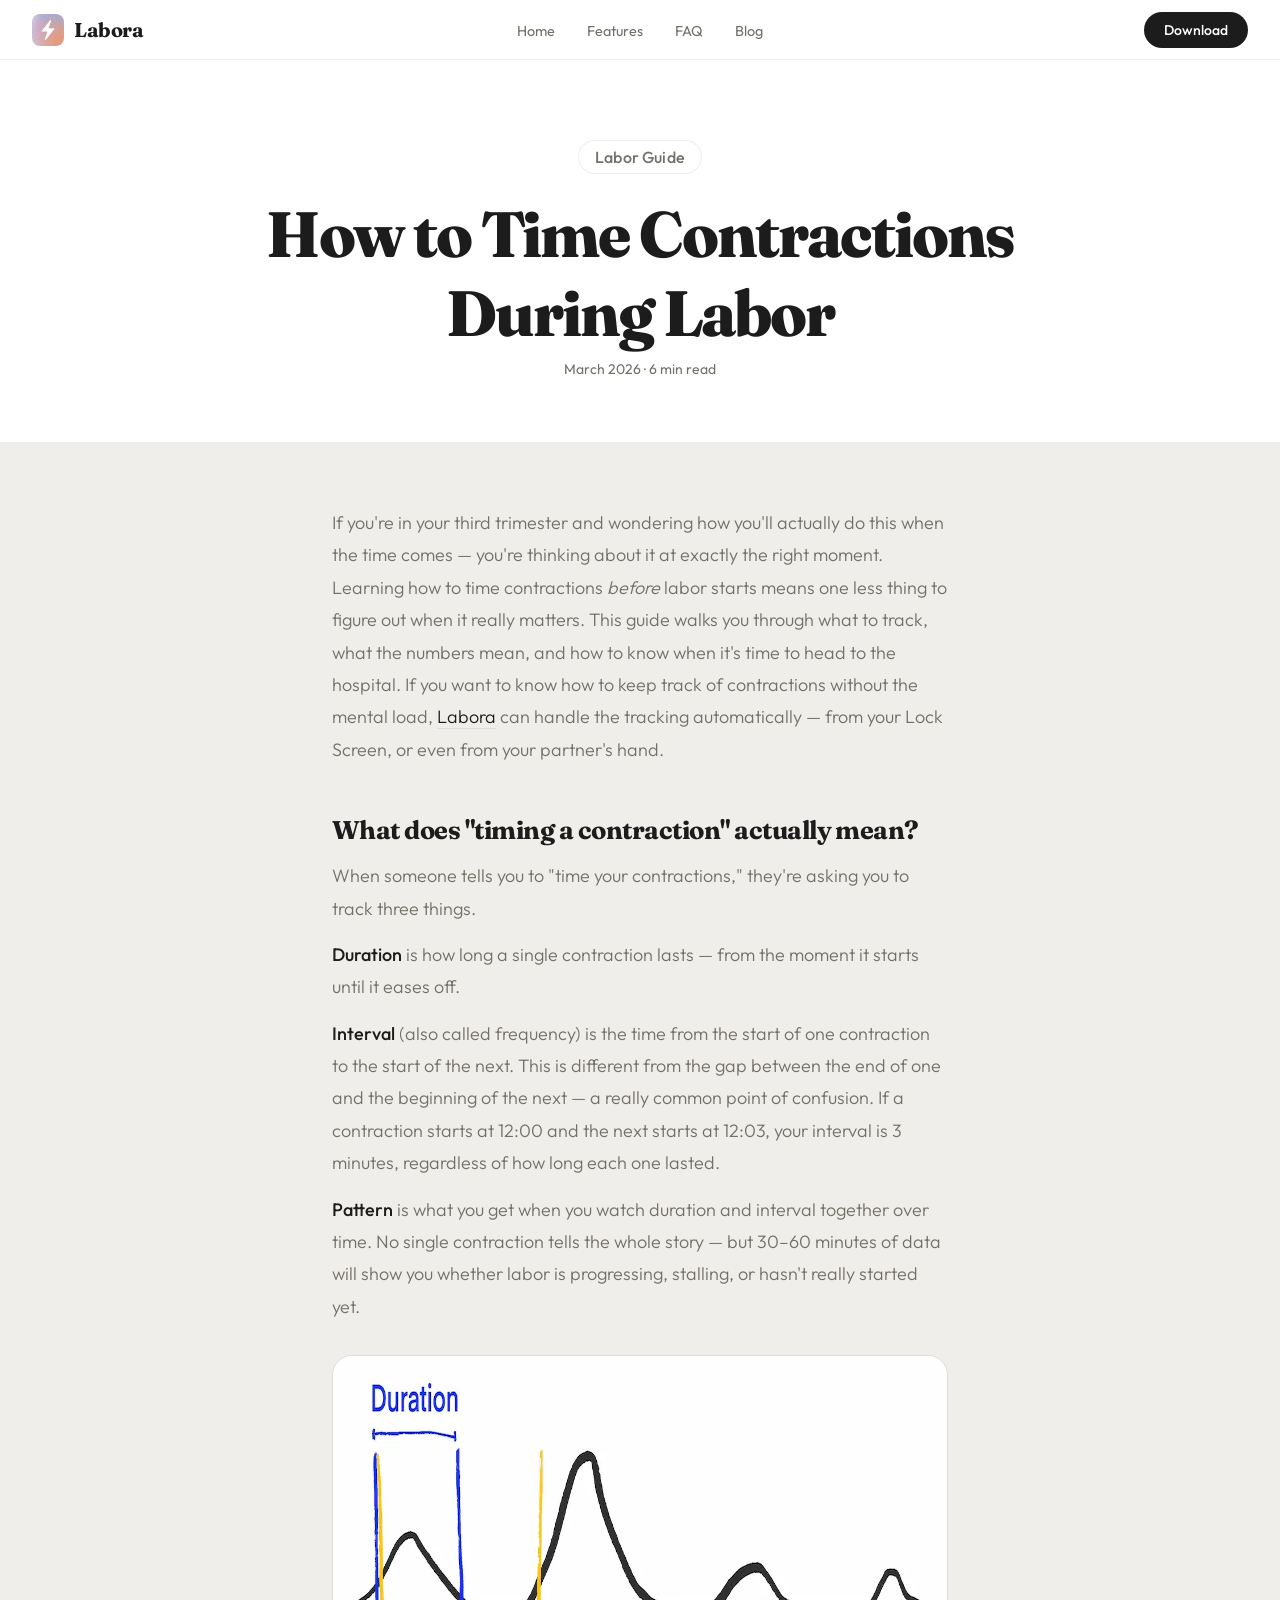
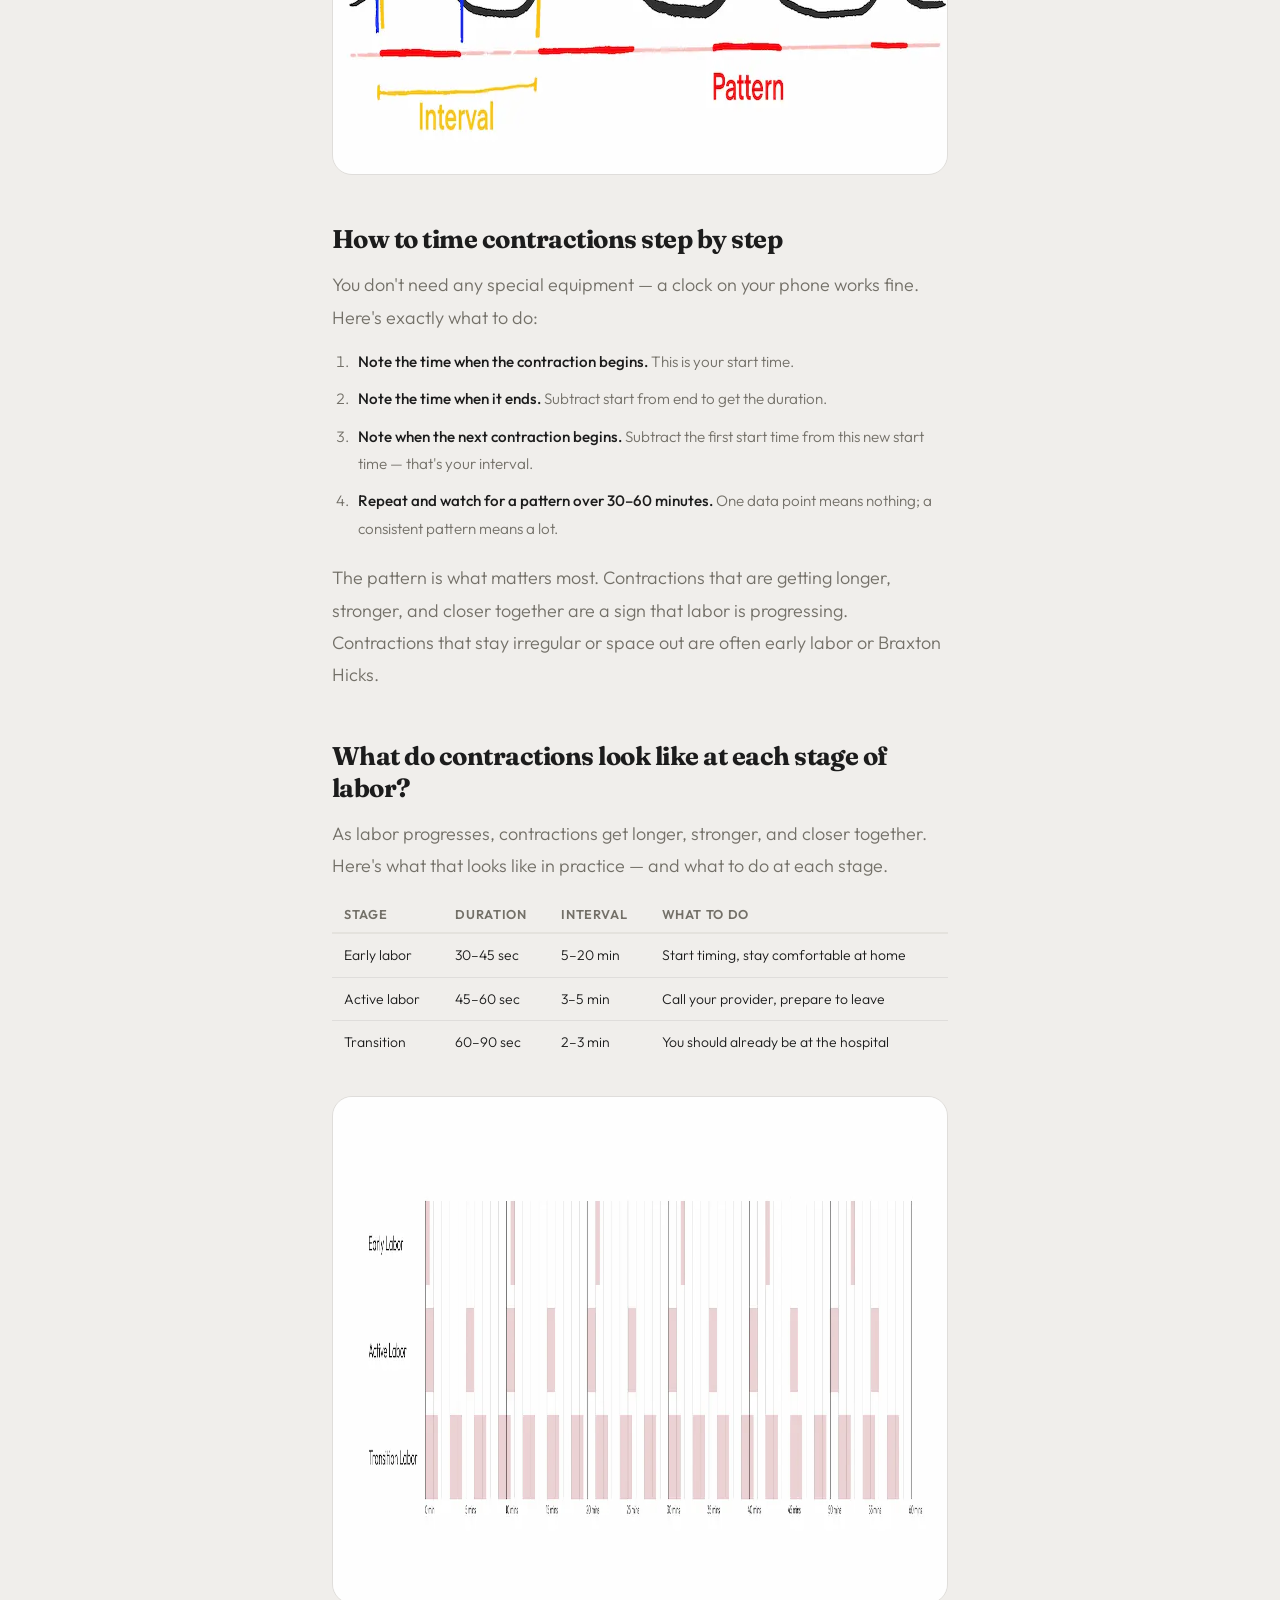
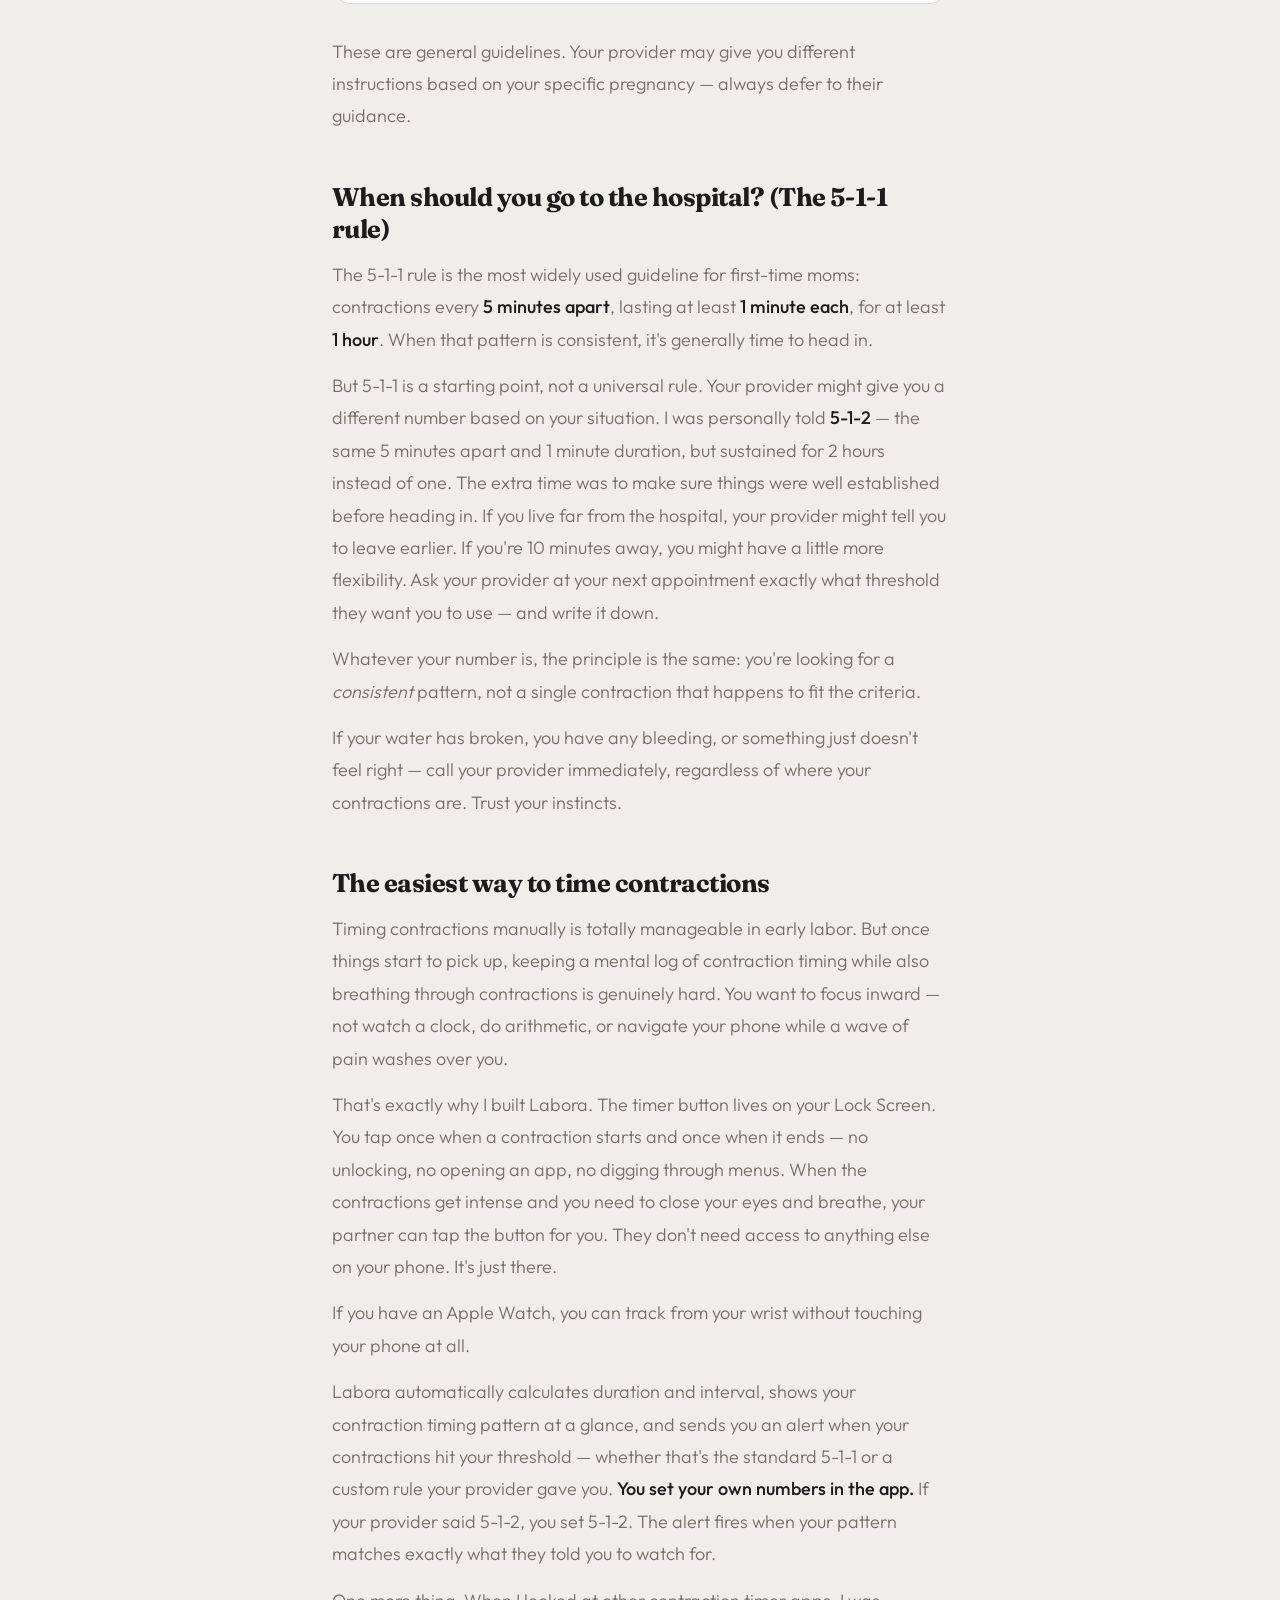
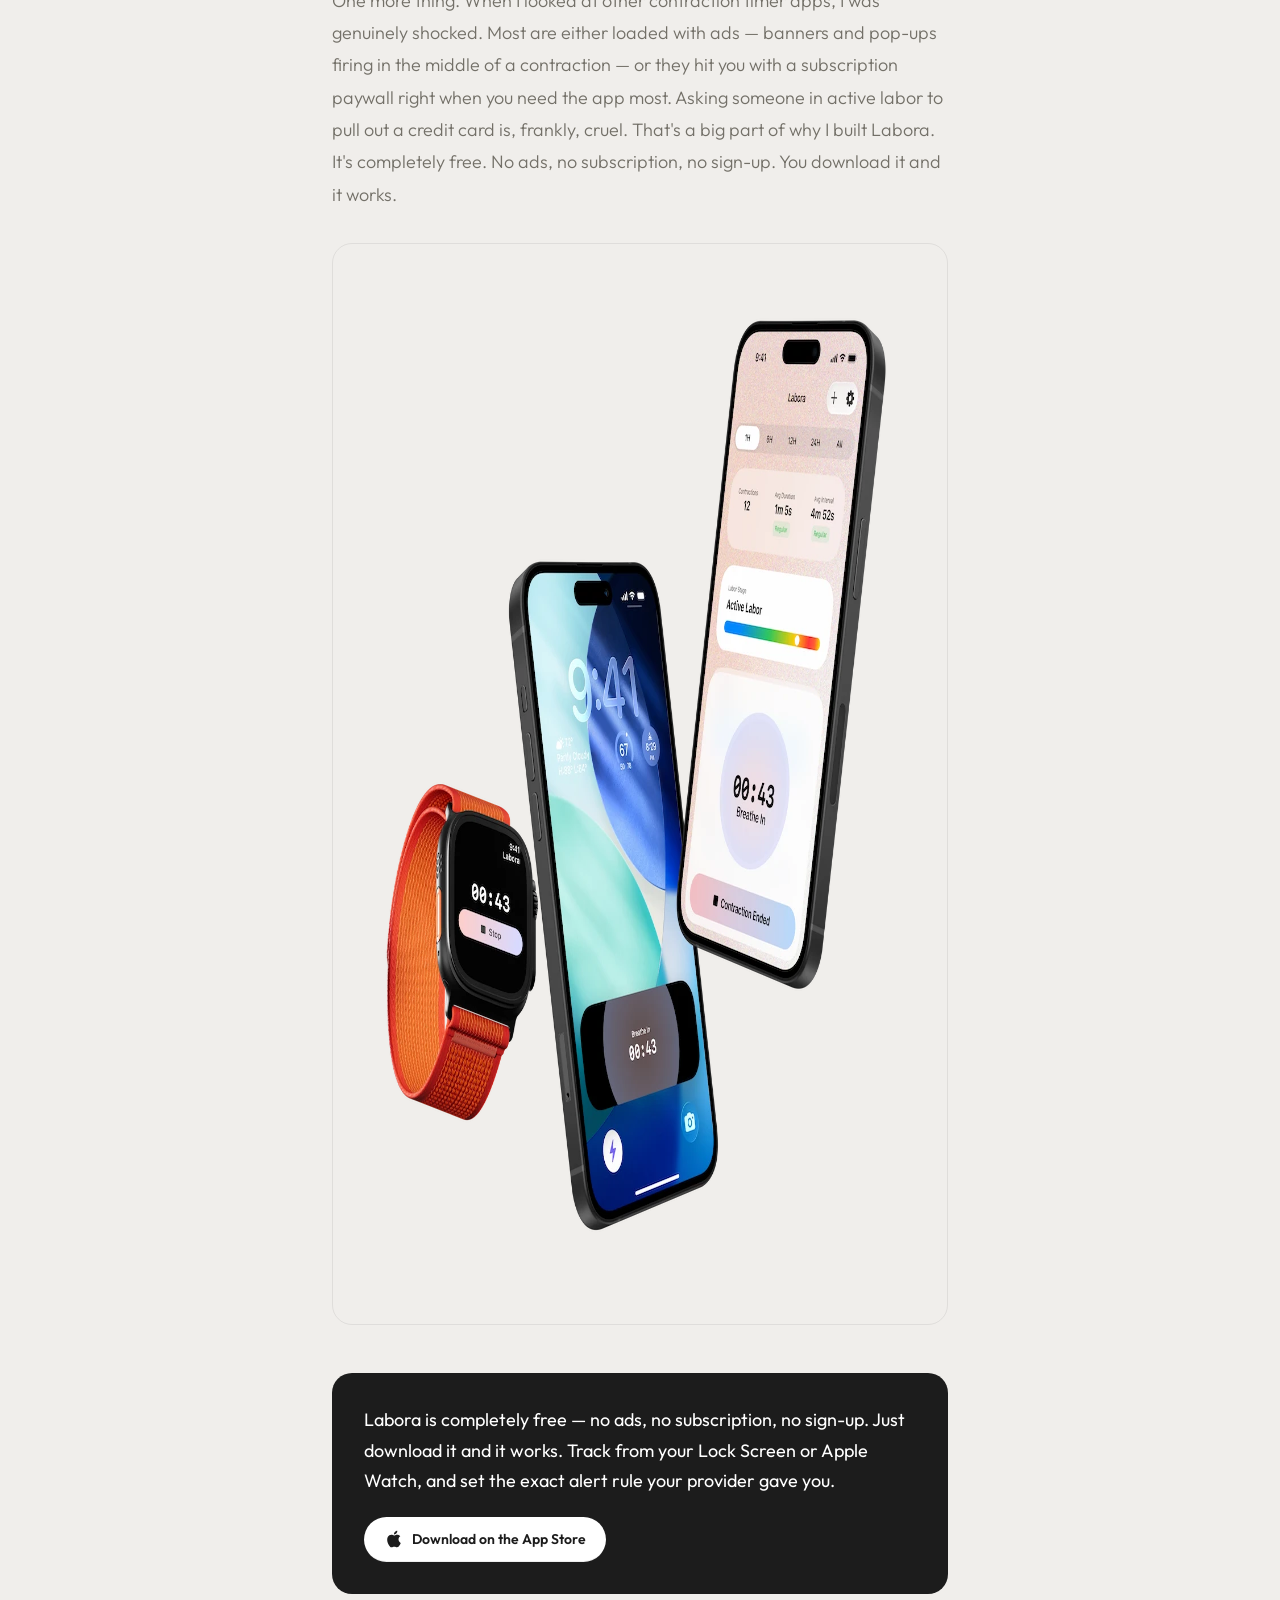
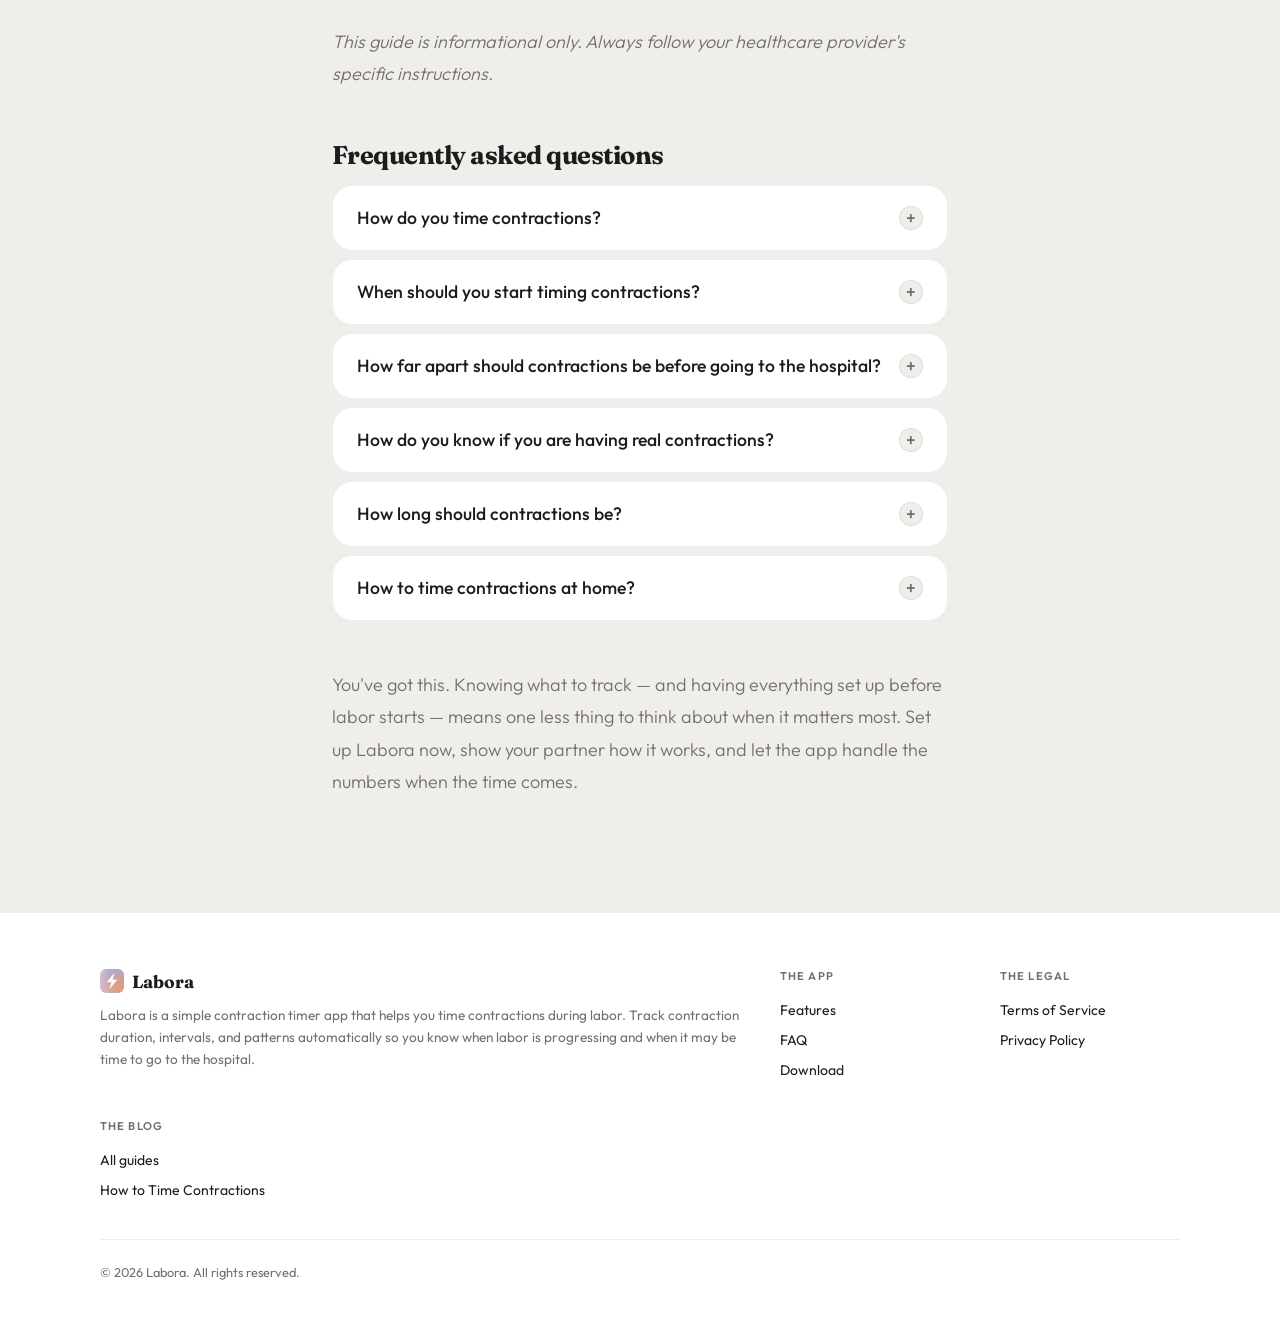
==== blog/how-to-time-contractions/index.html @ 5dba3cf8 "Add blog article, hub page, and site-wide improvements - Add /blog/how-to-time-contractions article " ====
<!DOCTYPE html>
<html lang="en">
<head>
  <meta charset="UTF-8" />
  <meta name="viewport" content="width=device-width, initial-scale=1.0" />
  <title>How to Time Contractions: A Step-by-Step Guide | Labora</title>
  <meta name="description" content="Learn how to time contractions during labor — what to record, what the numbers mean, and when to go to the hospital. Use Labora to track automatically." />

  <!-- Canonical -->
  <link rel="canonical" href="https://getlabora.app/blog/how-to-time-contractions" />

  <!-- Open Graph -->
  <meta property="og:type" content="article" />
  <meta property="og:site_name" content="Labora" />
  <meta property="og:title" content="How to Time Contractions: A Step-by-Step Guide | Labora" />
  <meta property="og:description" content="Learn how to time contractions during labor — what to record, what the numbers mean, and when to go to the hospital. Use Labora to track automatically." />
  <meta property="og:url" content="https://getlabora.app/blog/how-to-time-contractions" />
  <meta property="og:image" content="https://getlabora.app/assets/og-image.webp" />
  <meta property="og:image:width" content="1200" />
  <meta property="og:image:height" content="630" />
  <meta property="og:image:alt" content="Labora contraction timer app showing contraction timing on iPhone Lock Screen" />
  <meta property="og:locale" content="en_US" />
  <meta property="article:published_time" content="2026-03-19" />
  <meta property="article:author" content="Panittha Suwannajang" />

  <!-- Twitter Card -->
  <meta name="twitter:card" content="summary_large_image" />
  <meta name="twitter:title" content="How to Time Contractions: A Step-by-Step Guide | Labora" />
  <meta name="twitter:description" content="Learn how to time contractions during labor — what to record, what the numbers mean, and when to go to the hospital. Use Labora to track automatically." />
  <meta name="twitter:image" content="https://getlabora.app/assets/og-image.webp" />

  <!-- App -->
  <meta name="apple-itunes-app" content="app-id=6749383000" />
  <meta name="author" content="Panittha Suwannajang" />

  <!-- Theme -->
  <meta name="theme-color" content="#F0EEEB" />

  <link rel="icon" type="image/x-icon" href="../../assets/favicon/favicon.ico" />
  <link rel="icon" type="image/webp" sizes="32x32" href="../../assets/favicon/favicon-32x32.webp" />
  <link rel="icon" type="image/webp" sizes="16x16" href="../../assets/favicon/favicon-16x16.webp" />
  <link rel="apple-touch-icon" href="../../assets/favicon/apple-touch-icon.webp" />
  <link rel="icon" type="image/webp" sizes="192x192" href="../../assets/favicon/android-chrome-192x192.webp" />
  <link rel="icon" type="image/webp" sizes="512x512" href="../../assets/favicon/android-chrome-512x512.webp" />
  <link rel="preconnect" href="https://fonts.googleapis.com" />
  <link rel="preconnect" href="https://fonts.gstatic.com" crossorigin />
  <link rel="stylesheet" href="https://fonts.googleapis.com/css2?family=Fraunces:ital,opsz,wght@0,9..144,300..900;1,9..144,300..900&family=Outfit:wght@300;400;500;600&display=swap" />
  <link rel="stylesheet" href="../../styles.css" />

  <!-- Google tag (gtag.js) -->
  <script async src="https://www.googletagmanager.com/gtag/js?id=G-EDX6JZ0TX5"></script>
  <script>
    window.dataLayer = window.dataLayer || [];
    function gtag(){dataLayer.push(arguments);}
    gtag('js', new Date());
    gtag('config', 'G-EDX6JZ0TX5');
  </script>

  <!-- Structured Data: Article -->
  <script type="application/ld+json">
  {
    "@context": "https://schema.org",
    "@type": "Article",
    "headline": "How to Time Contractions During Labor",
    "description": "Learn how to time contractions during labor — what to record, what the numbers mean, and when to go to the hospital.",
    "author": {
      "@type": "Person",
      "name": "Panittha Suwannajang"
    },
    "publisher": {
      "@type": "Organization",
      "name": "Labora",
      "url": "https://getlabora.app"
    },
    "datePublished": "2026-03-19",
    "url": "https://getlabora.app/blog/how-to-time-contractions",
    "image": "https://getlabora.app/assets/og-image.webp",
    "mainEntityOfPage": {
      "@type": "WebPage",
      "@id": "https://getlabora.app/blog/how-to-time-contractions"
    }
  }
  </script>

  <!-- Structured Data: HowTo -->
  <script type="application/ld+json">
  {
    "@context": "https://schema.org",
    "@type": "HowTo",
    "name": "How to Time Contractions",
    "description": "Step-by-step guide on timing contractions during labor, including what to record and what the numbers mean.",
    "step": [
      {
        "@type": "HowToStep",
        "position": 1,
        "name": "Note the start time",
        "text": "Note the exact time when the contraction begins."
      },
      {
        "@type": "HowToStep",
        "position": 2,
        "name": "Note the end time",
        "text": "Note the time when the contraction ends — the difference is the duration."
      },
      {
        "@type": "HowToStep",
        "position": 3,
        "name": "Note the next start time",
        "text": "Note when the next contraction begins — the gap from the first start time is the interval."
      },
      {
        "@type": "HowToStep",
        "position": 4,
        "name": "Repeat and track the pattern",
        "text": "Repeat for 30–60 minutes and watch for a consistent pattern in duration and interval."
      }
    ]
  }
  </script>

  <!-- Structured Data: FAQ -->
  <script type="application/ld+json">
  {
    "@context": "https://schema.org",
    "@type": "FAQPage",
    "mainEntity": [
      {
        "@type": "Question",
        "name": "How do you time contractions?",
        "acceptedAnswer": {
          "@type": "Answer",
          "text": "Start a timer when a contraction begins and stop it when it ends — that's the duration. Then note the time the next contraction starts. The gap from one start to the next is the interval. Repeat for at least 30–60 minutes to identify a pattern."
        }
      },
      {
        "@type": "Question",
        "name": "When should you start timing contractions?",
        "acceptedAnswer": {
          "@type": "Answer",
          "text": "Start timing when contractions become regular enough to notice a pattern — usually every 15–20 minutes or less. You don't need to wait until they're painful. Starting earlier gives you and your provider more data about how labor is progressing."
        }
      },
      {
        "@type": "Question",
        "name": "How far apart should contractions be before going to the hospital?",
        "acceptedAnswer": {
          "@type": "Answer",
          "text": "The standard guideline is the 5-1-1 rule — contractions 5 minutes apart, lasting 1 minute each, for 1 hour. But your provider may give you a different threshold based on your situation, your distance from the hospital, or your birth plan. Always use the number your provider gave you."
        }
      },
      {
        "@type": "Question",
        "name": "How do you know if you are having real contractions?",
        "acceptedAnswer": {
          "@type": "Answer",
          "text": "Real (true) labor contractions come at regular intervals that get closer together over time, last 30–90 seconds, and don't go away when you move or change position. Braxton Hicks contractions are irregular, usually painless, and often stop with movement or hydration."
        }
      },
      {
        "@type": "Question",
        "name": "How long should contractions be?",
        "acceptedAnswer": {
          "@type": "Answer",
          "text": "Early labor contractions typically last 30–45 seconds. As active labor begins, they lengthen to 45–60 seconds. During transition — the most intense phase — contractions can last 60–90 seconds. If a single contraction lasts longer than 90 seconds, contact your provider."
        }
      },
      {
        "@type": "Question",
        "name": "How to time contractions at home?",
        "acceptedAnswer": {
          "@type": "Answer",
          "text": "Use a stopwatch, your phone's clock, or a dedicated contraction timer app. Note when each contraction starts and ends, then note when the next one begins. A contraction timer app like Labora automates the math from your Lock Screen — your partner can even tap the button for you when contractions get intense."
        }
      }
    ]
  }
  </script>
</head>
<body>

  <!-- ---- Nav ---- -->
  <nav class="nav">
    <a href="../../index.html" class="nav-logo">
      <img src="../../assets/logo.webp" alt="Labora logo" class="nav-logo-image" width="32" height="32" />
      Labora
    </a>
    <ul class="nav-links">
      <li><a href="../../index.html">Home</a></li>
      <li><a href="../../index.html#features">Features</a></li>
      <li><a href="../../index.html#faq">FAQ</a></li>
      <li><a href="../../blog/">Blog</a></li>
    </ul>
    <a href="https://apps.apple.com/app/id6749383000?ct=LP" class="nav-cta" onclick="gtag('event', 'click_app_store', { location: 'nav' })">Download</a>
  </nav>

  <!-- ---- Article Hero ---- -->
  <div class="inner-hero">
    <span class="badge" style="margin-bottom: 20px; display: inline-flex;">Labor Guide</span>
    <h1 class="inner-hero-title">How to Time Contractions<br>During Labor</h1>
    <p class="inner-hero-date">March 2026 · 6 min read</p>
  </div>

  <!-- ---- Article Content ---- -->
  <article class="inner-content">

    <p>If you're in your third trimester and wondering how you'll actually do this when the time comes — you're thinking about it at exactly the right moment. Learning how to time contractions <em>before</em> labor starts means one less thing to figure out when it really matters. This guide walks you through what to track, what the numbers mean, and how to know when it's time to head to the hospital. If you want to know how to keep track of contractions without the mental load, <a href="../../index.html#download">Labora</a> can handle the tracking automatically — from your Lock Screen, or even from your partner's hand.</p>

    <h2>What does "timing a contraction" actually mean?</h2>

    <p>When someone tells you to "time your contractions," they're asking you to track three things. </p>
    <p><strong>Duration</strong> is how long a single contraction lasts — from the moment it starts until it eases off. </p>
    <p><strong>Interval</strong> (also called frequency) is the time from the start of one contraction to the start of the next. This is different from the gap between the end of one and the beginning of the next — a really common point of confusion. If a contraction starts at 12:00 and the next starts at 12:03, your interval is 3 minutes, regardless of how long each one lasted.</p>
    <p><strong>Pattern</strong> is what you get when you watch duration and interval together over time. No single contraction tells the whole story — but 30–60 minutes of data will show you whether labor is progressing, stalling, or hasn't really started yet.</p>

    <figure class="blog-screenshot">
      <img src="../../assets/how-to-time-contractions.webp" alt="Diagram showing how to measure contraction duration and interval" width="1080" height="418" />
    </figure>

    <h2>How to time contractions step by step</h2>

    <p>You don't need any special equipment — a clock on your phone works fine. Here's exactly what to do:</p>

    <ol class="inner-content-ol">
      <li><strong>Note the time when the contraction begins.</strong> This is your start time.</li>
      <li><strong>Note the time when it ends.</strong> Subtract start from end to get the duration.</li>
      <li><strong>Note when the next contraction begins.</strong> Subtract the first start time from this new start time — that's your interval.</li>
      <li><strong>Repeat and watch for a pattern over 30–60 minutes.</strong> One data point means nothing; a consistent pattern means a lot.</li>
    </ol>

    <p>The pattern is what matters most. Contractions that are getting longer, stronger, and closer together are a sign that labor is progressing. Contractions that stay irregular or space out are often early labor or Braxton Hicks.</p>

    <h2>What do contractions look like at each stage of labor?</h2>

    <p>As labor progresses, contractions get longer, stronger, and closer together. Here's what that looks like in practice — and what to do at each stage.</p>

    <table class="inner-content-table">
      <thead>
        <tr>
          <th>Stage</th>
          <th>Duration</th>
          <th>Interval</th>
          <th>What to do</th>
        </tr>
      </thead>
      <tbody>
        <tr>
          <td>Early labor</td>
          <td>30–45 sec</td>
          <td>5–20 min</td>
          <td>Start timing, stay comfortable at home</td>
        </tr>
        <tr>
          <td>Active labor</td>
          <td>45–60 sec</td>
          <td>3–5 min</td>
          <td>Call your provider, prepare to leave</td>
        </tr>
        <tr>
          <td>Transition</td>
          <td>60–90 sec</td>
          <td>2–3 min</td>
          <td>You should already be at the hospital</td>
        </tr>
      </tbody>
    </table>

    <figure class="blog-screenshot">
      <img src="../../assets/contraction-patterns.webp" alt="Chart showing contraction duration and interval at each stage of labor" width="1920" height="506" />
    </figure>

    <p>These are general guidelines. Your provider may give you different instructions based on your specific pregnancy — always defer to their guidance.</p>

    <h2>When should you go to the hospital? (The 5-1-1 rule)</h2>

    <p>The 5-1-1 rule is the most widely used guideline for first-time moms: contractions every <strong>5 minutes apart</strong>, lasting at least <strong>1 minute each</strong>, for at least <strong>1 hour</strong>. When that pattern is consistent, it's generally time to head in.</p>

    <p>But 5-1-1 is a starting point, not a universal rule. Your provider might give you a different number based on your situation. I was personally told <strong>5-1-2</strong> — the same 5 minutes apart and 1 minute duration, but sustained for 2 hours instead of one. The extra time was to make sure things were well established before heading in. If you live far from the hospital, your provider might tell you to leave earlier. If you're 10 minutes away, you might have a little more flexibility. Ask your provider at your next appointment exactly what threshold they want you to use — and write it down.</p>

    <p>Whatever your number is, the principle is the same: you're looking for a <em>consistent</em> pattern, not a single contraction that happens to fit the criteria.</p>

    <p>If your water has broken, you have any bleeding, or something just doesn't feel right — call your provider immediately, regardless of where your contractions are. Trust your instincts.</p>

    <!-- <p>For a full breakdown of the 5-1-1 rule, when it applies, and when to override it, read our dedicated guide: <a href="../../blog/511-rule">The 5-1-1 Rule: When to Go to the Hospital →</a></p> -->

    <h2>The easiest way to time contractions</h2>

    <p>Timing contractions manually is totally manageable in early labor. But once things start to pick up, keeping a mental log of contraction timing while also breathing through contractions is genuinely hard. You want to focus inward — not watch a clock, do arithmetic, or navigate your phone while a wave of pain washes over you.</p>

    <p>That's exactly why I built Labora. The timer button lives on your Lock Screen. You tap once when a contraction starts and once when it ends — no unlocking, no opening an app, no digging through menus. When the contractions get intense and you need to close your eyes and breathe, your partner can tap the button for you. They don't need access to anything else on your phone. It's just there.</p>

    <p>If you have an Apple Watch, you can track from your wrist without touching your phone at all.</p>

    <p>Labora automatically calculates duration and interval, shows your contraction timing pattern at a glance, and sends you an alert when your contractions hit your threshold — whether that's the standard 5-1-1 or a custom rule your provider gave you. <strong>You set your own numbers in the app.</strong> If your provider said 5-1-2, you set 5-1-2. The alert fires when your pattern matches exactly what they told you to watch for.</p>

    <p>One more thing. When I looked at other contraction timer apps, I was genuinely shocked. Most are either loaded with ads — banners and pop-ups firing in the middle of a contraction — or they hit you with a subscription paywall right when you need the app most. Asking someone in active labor to pull out a credit card is, frankly, cruel. That's a big part of why I built Labora. It's completely free. No ads, no subscription, no sign-up. You download it and it works.</p>

    <!-- App screenshot placeholder -->
    <figure class="blog-screenshot">
      <img src="../../assets/Labora_hero.webp" alt="Labora contraction timer app showing duration, interval, and pattern on iPhone Lock Screen" width="1080" height="1080" />
    </figure>

    <!-- CTA -->
    <div class="blog-cta">
      <p class="blog-cta-text">Labora is completely free — no ads, no subscription, no sign-up. Just download it and it works. Track from your Lock Screen or Apple Watch, and set the exact alert rule your provider gave you.</p>
      <a href="https://apps.apple.com/app/id6749383000" class="blog-cta-btn" target="_blank" rel="noopener">
        <svg width="20" height="20" viewBox="0 0 24 24" fill="currentColor" aria-hidden="true"><path d="M18.71 19.5c-.83 1.24-1.71 2.45-3.05 2.47-1.34.03-1.77-.79-3.29-.79-1.53 0-2 .77-3.27.82-1.31.05-2.3-1.32-3.14-2.53C4.25 17 2.94 12.45 4.7 9.39c.87-1.52 2.43-2.48 4.12-2.51 1.28-.02 2.5.87 3.29.87.78 0 2.26-1.07 3.8-.91.65.03 2.47.26 3.64 1.98-.09.06-2.17 1.28-2.15 3.81.03 3.02 2.65 4.03 2.68 4.04-.03.07-.42 1.44-1.38 2.83M13 3.5c.73-.83 1.94-1.46 2.94-1.5.13 1.17-.34 2.35-1.04 3.19-.69.85-1.83 1.51-2.95 1.42-.15-1.15.41-2.35 1.05-3.11z"/></svg>
        Download on the App Store
      </a>
    </div>

    <p><em>This guide is informational only. Always follow your healthcare provider's specific instructions.</em></p>

    <!-- ---- FAQ ---- -->
    <h2>Frequently asked questions</h2>

    <div class="faq-list">

      <div class="faq-item">
        <button class="faq-question" onclick="toggleFaq(this)" aria-expanded="false">
          How do you time contractions?
          <span class="faq-icon" aria-hidden="true">+</span>
        </button>
        <div class="faq-answer">
          Start a timer when a contraction begins and stop it when it ends — that's the duration. Then note the time the next contraction starts. The gap from one start to the next is the interval. Repeat for at least 30–60 minutes to identify a pattern.
        </div>
      </div>

      <div class="faq-item">
        <button class="faq-question" onclick="toggleFaq(this)" aria-expanded="false">
          When should you start timing contractions?
          <span class="faq-icon" aria-hidden="true">+</span>
        </button>
        <div class="faq-answer">
          Start timing when contractions become regular enough to notice a pattern — usually every 15–20 minutes or less. You don't need to wait until they're painful. Starting earlier gives you and your provider more data about how labor is progressing.
        </div>
      </div>

      <div class="faq-item">
        <button class="faq-question" onclick="toggleFaq(this)" aria-expanded="false">
          How far apart should contractions be before going to the hospital?
          <span class="faq-icon" aria-hidden="true">+</span>
        </button>
        <div class="faq-answer">
          The standard guideline is the 5-1-1 rule — contractions 5 minutes apart, lasting 1 minute each, for 1 hour. But your provider may give you a different threshold based on your situation, your distance from the hospital, or your birth plan. Always use the number your provider gave you.
        </div>
      </div>

      <div class="faq-item">
        <button class="faq-question" onclick="toggleFaq(this)" aria-expanded="false">
          How do you know if you are having real contractions?
          <span class="faq-icon" aria-hidden="true">+</span>
        </button>
        <div class="faq-answer">
          True labor contractions come at regular intervals that grow closer together over time, last 30–90 seconds, and don't go away when you move or change position. Braxton Hicks contractions are irregular, usually painless, and often stop with movement or hydration.
        </div>
      </div>

      <div class="faq-item">
        <button class="faq-question" onclick="toggleFaq(this)" aria-expanded="false">
          How long should contractions be?
          <span class="faq-icon" aria-hidden="true">+</span>
        </button>
        <div class="faq-answer">
          Early labor contractions typically last 30–45 seconds. Active labor contractions lengthen to 45–60 seconds. During transition — the most intense phase — contractions can last 60–90 seconds. If a single contraction lasts longer than 90 seconds, call your provider.
        </div>
      </div>

      <div class="faq-item">
        <button class="faq-question" onclick="toggleFaq(this)" aria-expanded="false">
          How to time contractions at home?
          <span class="faq-icon" aria-hidden="true">+</span>
        </button>
        <div class="faq-answer">
          Use a stopwatch, your phone's clock, or a dedicated contraction timer app. Note when each contraction starts and ends, then note when the next one begins. A contraction timer app like Labora automates the math from your Lock Screen — your partner can even tap the button for you.
        </div>
      </div>

    </div>

    <p style="margin-top: 48px;">You've got this. Knowing what to track — and having everything set up before labor starts — means one less thing to think about when it matters most. Set up Labora now, show your partner how it works, and let the app handle the numbers when the time comes.</p>

  </article>

  <!-- ---- Footer ---- -->
  <footer class="footer" aria-label="Site footer">
    <div class="footer-inner">
      <div>
        <div class="footer-brand">
          <img src="../../assets/logo.webp" alt="Labora logo" class="footer-logo-image" width="32" height="32" loading="lazy" />
          Labora
        </div>
        <p class="footer-brand-desc">Labora is a simple contraction timer app that helps you time contractions during labor. Track contraction duration, intervals, and patterns automatically so you know when labor is progressing and when it may be time to go to the hospital.</p>
      </div>
      <div>
        <div class="footer-col-label">The App</div>
        <ul class="footer-links">
          <li><a href="../../index.html#features">Features</a></li>
          <li><a href="../../index.html#faq">FAQ</a></li>
          <li><a href="https://apps.apple.com/app/id6749383000?ct=LP" onclick="gtag('event', 'click_app_store', { location: 'footer' })">Download</a></li>
        </ul>
      </div>
      <div>
        <div class="footer-col-label">The Legal</div>
        <ul class="footer-links">
          <li><a href="../../terms.html">Terms of Service</a></li>
          <li><a href="../../privacy.html">Privacy Policy</a></li>
        </ul>
      </div>
      <div>
        <div class="footer-col-label">The Blog</div>
        <ul class="footer-links">
          <li><a href="../../blog/">All guides</a></li>
          <li><a href="../how-to-time-contractions/">How to Time Contractions</a></li>
        </ul>
      </div>
    </div>
    <div class="footer-bottom">
      © 2026 Labora. All rights reserved.
    </div>
  </footer>

  <script src="../../assets/faq.js"></script>

</body>
</html>
---- styles.css ----
/* ============================================
   Labora — Popcorn.space-inspired design
   ============================================ */


/* ---- Variables ---- */
:root {
  --bg:          #F0EEEB;
  --white:       #FFFFFF;
  --dark:        #1C1C1C;
  --mid:         #737068;
  --light:       #E4E2DD;
  --card-a:      #E2DFD8;   /* card tint */
  --card-b:      #F7F5F2;   /* card light */
  --border:      rgba(28, 28, 28, 0.08);
  --rose:        #C5756A;   /* Labora accent */

  --font-display: 'Fraunces', Georgia, serif;
  --font-body:    'Outfit', system-ui, sans-serif;

  --r-sm:  12px;
  --r-md:  20px;
  --r-lg:  28px;
  --r-xl:  40px;
  --r-full: 9999px;

  --max-w: 1080px;
  --shadow: 0 2px 16px rgba(28, 28, 28, 0.06);
}

/* ---- Reset ---- */
*, *::before, *::after { box-sizing: border-box; margin: 0; padding: 0; }
html { scroll-behavior: smooth; }
body {
  font-family: var(--font-body);
  background: var(--bg);
  color: var(--dark);
  -webkit-font-smoothing: antialiased;
  overflow-x: hidden;
}
p { font-size: 1.125rem; }
img { display: block; max-width: 100%; }
a { text-decoration: none; color: inherit; }

/* ---- Nav ---- */
.nav {
  position: sticky;
  top: 0;
  z-index: 100;
  background: var(--white);
  border-bottom: 1px solid var(--border);
  padding: 0 32px;
  height: 60px;
  display: flex;
  align-items: center;
  justify-content: space-between;
}

.nav-logo {
  display: flex;
  align-items: center;
  gap: 10px;
  font-family: var(--font-display);
  font-size: 1.25rem;
  font-weight: 700;
  font-optical-sizing: auto;
  color: var(--dark);
  letter-spacing: -0.02em;
  flex-shrink: 0;
}

.nav-logo-image {
  width: 32px;
  height: 32px;
  object-fit: contain;
  border-radius: 8px;
}

.nav-logo-icon {
  width: 32px;
  height: 32px;
  background: var(--dark);
  border-radius: 8px;
  display: flex;
  align-items: center;
  justify-content: center;
  color: var(--white);
  font-size: 16px;
}

.nav-links {
  display: flex;
  align-items: center;
  gap: 8px;
  list-style: none;
  position: absolute;
  left: 50%;
  transform: translateX(-50%);
}

.nav-links a {
  font-size: 0.9rem;
  font-weight: 400;
  color: var(--mid);
  padding: 6px 12px;
  border-radius: var(--r-full);
  transition: color 0.15s, background 0.15s;
}
.nav-links a:hover { color: var(--dark); background: var(--bg); }
.nav-links a.active {
  color: var(--dark);
  font-weight: 500;
  border-bottom: 2px solid var(--dark);
  border-radius: 0;
  padding-bottom: 4px;
}

.nav-cta {
  background: var(--dark);
  color: var(--white) !important;
  padding: 9px 20px !important;
  border-radius: var(--r-full) !important;
  font-size: 0.875rem !important;
  font-weight: 500 !important;
  transition: opacity 0.15s !important;
  flex-shrink: 0;
}
.nav-cta:hover { opacity: 0.8 !important; background: var(--dark) !important; }

/* ---- Badge Pill ---- */
.badge {
  display: inline-flex;
  align-items: center;
  background: var(--white);
  border: 1px solid var(--border);
  border-radius: var(--r-full);
  padding: 6px 16px;
  font-size: 1rem;
  font-weight: 500;
  color: var(--mid);
  letter-spacing: 0.01em;
}

/* ---- Hero ---- */
.hero {
  padding: 80px 32px 64px;
  text-align: center;
  max-width: var(--max-w);
  margin: 80px auto;
}

.hero-badge {
  margin-bottom: 28px;
  display: flex;
  justify-content: center;
  gap: 8px;
  flex-wrap: wrap;
}

.hero-headline {
  font-family: var(--font-display);
  font-size: clamp(3rem, 5vw, 5rem);
  font-weight: 800;
  font-optical-sizing: auto;
  line-height: 1.0;
  letter-spacing: -0.03em;
  color: var(--dark);
  margin-bottom: 20px;
  max-width: 640px;
  margin: 0 auto 16px;
}

.hero-sub {
  font-size: 1.5rem;
  font-weight: 300;
  color: var(--dark);
  line-height: 1.6;
  max-width: 640px;
  margin: 0 auto 12px
}

.cta-desc {
  font-size: 1.1rem;
  font-weight: 300;
  color: var(--dark);
  line-height: 1.6;
  max-width: 480px;
  margin: 0 auto 24px
}

.btn-dark {
  display: inline-flex;
  align-items: center;
  gap: 8px;
  background: var(--dark);
  color: var(--white);
  padding: 14px 28px;
  border-radius: var(--r-full);
  font-size: 0.95rem;
  font-weight: 500;
  cursor: pointer;
  transition: opacity 0.15s;
  border: none;
}
.btn-dark:hover { opacity: 0.75; }
.btn-dark svg { flex-shrink: 0; }

.hero-image {
  display: block;
  width: min(100%, 640px);
  height: auto;
  margin: 28px auto 0;
}

.btn-light {
  display: inline-flex;
  align-items: center;
  justify-content: center;
  gap: 8px;
  background: var(--white);
  color: var(--dark);
  padding: 14px 28px;
  border-radius: var(--r-full);
  text-align: center;
  font-size: 0.95rem;
  font-weight: 500;
  cursor: pointer;
  transition: opacity 0.15s;
  border: none;
}
.btn-light:hover { opacity: 0.75; }

/* ---- Feature Pills Row ---- */
.feature-pills {
  display: flex;
  justify-content: center;
  flex-wrap: wrap;
  gap: 12px;
  padding: 0 32px 64px;
  max-width: var(--max-w);
  margin: 0 auto;
}

.feature-pill {
  display: flex;
  align-items: center;
  gap: 8px;
  background: var(--white);
  border: 1px solid var(--border);
  border-radius: var(--r-full);
  padding: 10px 20px;
  font-size: 0.9rem;
  font-weight: 400;
  color: var(--dark);
}

.feature-pill-dot {
  width: 8px;
  height: 8px;
  border-radius: 50%;
  background: var(--dark);
  flex-shrink: 0;
}

/* ---- Section ---- */
.section {
  padding: 80px 32px;
}

.section-inner {
  max-width: var(--max-w);
  margin: 0 auto;
}

.section-label {
  font-size: 0.75rem;
  font-weight: 600;
  letter-spacing: 0.1em;
  text-transform: uppercase;
  color: var(--mid);
  margin-bottom: 16px;
}

.section-title {
  font-family: var(--font-display);
  font-size: clamp(2.2rem, 4vw, 4rem);
  font-weight: 700;
  font-optical-sizing: auto;
  line-height: 1.1;
  letter-spacing: -0.03em;
  color: var(--dark);
  margin-bottom: 12px;
}

.features-header {
  grid-column: 1 / -1;
  text-align: center;
  margin-bottom: 16px;
}

.section-sub {
  font-size: 1rem;
  font-weight: 300;
  color: var(--mid);
  line-height: 1.65;
  max-width: 560px;
}

/* ---- Feature Cards Grid ---- */
.cards-grid {
  display: grid;
  grid-template-columns: repeat(3, 1fr);
  gap: 16px;
  max-width: var(--max-w);
  margin: 0 auto;
  padding: 80px;
}

.card {
  background: var(--card-b);
  border-radius: var(--r-lg);
  padding: 0 24px 24px;
  height: 100%;
  border: 1px solid var(--border);
  display: flex;
  flex-direction: column;
  gap: 8px;
  transition: box-shadow 0.2s;
}
.card:hover { box-shadow: var(--shadow); }

@media (min-width: 861px) {
  .card-wide {
    grid-column: 1 / -1;
    padding: 0 64px;
  }

  .cards-grid > .card.card-wide.card-wide-image-left {
    display: grid;
    grid-template-columns: minmax(220px, 320px) 1fr;
    column-gap: 32px;
    row-gap: 12px;
    align-items: center;
    padding: 0 64px;
  }

  .cards-grid > .card.card-wide.card-wide-image-left .card-icon {
    grid-column: 1;
    grid-row: 1;
    justify-content: flex-start;
  }

  .cards-grid > .card.card-wide.card-wide-image-left .card-icon-image {
    width: 320px;
    height: 320px;
    margin: 0;
  }

  .cards-grid > .card.card-wide.card-wide-image-left .card-copy {
    grid-column: 2;
    display: flex;
    flex-direction: column;
    justify-content: center;
    gap: 8px;
  }

  .cards-grid > .card.card-wide.card-wide-image-left .card-copy .card-title,
  .cards-grid > .card.card-wide.card-wide-image-left .card-copy .card-desc {
    margin: 0;
  }

  .cards-grid > .card.card-wide.card-wide-image-right {
    display: grid;
    grid-template-columns: 1fr minmax(220px, 320px);
    column-gap: 32px;
    row-gap: 12px;
    align-items: center;
  }

  .cards-grid > .card.card-wide.card-wide-image-right .card-copy {
    grid-column: 1;
    display: flex;
    flex-direction: column;
    justify-content: center;
    gap: 8px;
  }

  .cards-grid > .card.card-wide.card-wide-image-right .card-icon {
    grid-column: 2;
    grid-row: 1;
    justify-content: flex-end;
  }

  .cards-grid > .card.card-wide.card-wide-image-right .card-icon-image {
    width: 320px;
    height: 320px;
    margin: 0;
  }

  .cards-grid > .card.card-wide.card-wide-image-right .card-copy .card-title,
  .cards-grid > .card.card-wide.card-wide-image-right .card-copy .card-desc {
    margin: 0;
  }
}

.card-icon {
  overflow: hidden;
  display: flex;
  justify-content: center;
}

.card-icon-image {
  width: 240px;
  height: 240px;
  display: block;
  margin: 0 auto;
  object-fit: contain;
}

.card-title {
  font-family: var(--font-display);
  font-size: 1.4rem;
  font-weight: 700;
  font-optical-sizing: auto;
  letter-spacing: -0.02em;
  color: var(--dark);
}

.card-desc {
  font-size: 0.9rem;
  font-weight: 300;
  color: var(--mid);
  line-height: 1.65;
}

/* ---- Stats Section ---- */
.stats-section {
  border-top: 1px solid var(--border);
  border-bottom: 1px solid var(--border);
  background: var(--white);
  padding: 56px 32px;
}

.stats-inner {
  max-width: var(--max-w);
  margin: 0 auto;
  display: flex;
  align-items: center;
  justify-content: center;
  gap: 0;
}

.stat-item {
  flex: 1;
  text-align: center;
  padding: 0 24px;
}

.stat-value {
  font-family: var(--font-display);
  font-size: clamp(2.2rem, 4vw, 3.5rem);
  font-weight: 800;
  font-optical-sizing: auto;
  letter-spacing: -0.04em;
  color: var(--dark);
  line-height: 1;
  margin-bottom: 8px;
}

.stat-label {
  font-size: 0.875rem;
  font-weight: 400;
  color: var(--mid);
}

.stat-divider {
  width: 1px;
  height: 48px;
  background: var(--border);
  flex-shrink: 0;
}

@media (max-width: 680px) {
  .stats-inner {
    display: grid;
    grid-template-columns: 1fr 1fr;
    gap: 32px;
  }
  .stat-divider { display: none; }
}

/* ---- Reviews Section ---- */
.reviews-section {
  padding: 80px 0;
  overflow: hidden;
}

.reviews-header {
  text-align: center;
  padding: 0 32px;
  margin-bottom: 48px;
}

.reviews-track {
  display: flex;
  gap: 16px;
  padding: 0 32px 8px;
  overflow-x: auto;
  scroll-snap-type: x mandatory;
  -webkit-overflow-scrolling: touch;
  scrollbar-width: none;
}
.reviews-track::-webkit-scrollbar { display: none; }

.review-card {
  flex: 0 0 300px;
  scroll-snap-align: start;
  background: var(--white);
  border: 1px solid var(--border);
  border-radius: var(--r-lg);
  padding: 28px 28px 24px;
  display: flex;
  flex-direction: column;
  gap: 16px;
}

.review-card-first {
  margin-left: 32px;
  scroll-margin-left: 32px;
}

.review-quote {
  font-weight: 300;
  color: var(--dark);
  line-height: 1.7;
  flex: 1;
}

.review-author {
  font-size: 0.8rem;
  font-weight: 500;
  color: var(--mid);
  letter-spacing: 0.01em;
}

/* ---- Centered Quote Section ---- */
.quote-section {
  padding: 80px 32px;
  text-align: center;
}

.quote-inner {
  max-width: 720px;
  margin: 0 auto;
  background: var(--white);
  border: 1px solid var(--border);
  border-radius: var(--r-lg);
  padding: 64px 48px;
}

.quote-founder-image {
  width: 112px;
  height: 112px;
  border-radius: 50%;
  object-fit: cover;
  margin: 0 auto 20px;
  border: 2px solid rgba(28, 28, 28, 0.08);
}

.quote-story {
  max-width: 640px;
  margin: 0 auto;
  text-align: center;
}

.quote-story p {
  color: var(--mid);
  line-height: 1.7;
  margin-bottom: 12px;
}

.quote-story strong {
  margin-bottom: 0;
  color: var(--dark);
  font-weight: 500;
}

/* ---- FAQ ---- */
.faq-section {
  padding: 80px 32px;
  max-width: var(--max-w);
  margin: 0 auto;
}

.faq-header {
  text-align: center;
  margin-bottom: 48px;
}

.faq-list {
  display: flex;
  flex-direction: column;
  gap: 8px;
  max-width: 680px;
  margin: 0 auto;
}

.faq-item {
  background: var(--white);
  border: 1px solid var(--border);
  border-radius: var(--r-md);
  overflow: hidden;
}

.faq-question {
  width: 100%;
  background: none;
  border: none;
  padding: 20px 24px;
  display: flex;
  align-items: center;
  justify-content: space-between;
  gap: 16px;
  font-family: var(--font-body);
  font-size: 1.1rem;
  font-weight: 500;
  color: var(--dark);
  cursor: pointer;
  text-align: left;
}

.faq-icon {
  width: 24px;
  height: 24px;
  border-radius: 50%;
  border: 1.5px solid var(--border);
  background: var(--bg);
  display: flex;
  align-items: center;
  justify-content: center;
  flex-shrink: 0;
  transition: background 0.15s;
  color: var(--mid);
}

.faq-item.open .faq-icon {
  background: var(--dark);
  color: var(--white);
  border-color: var(--dark);
}

.faq-answer {
  display: none;
  padding: 0 24px 20px;
  font-weight: 300;
  line-height: 1.7;
}

.faq-answer ul {
  margin-left: 24px;
}

.faq-item.open .faq-answer { display: block; }

/* ---- Two-Panel CTA ---- */
.cta-panels {
  display: grid;
  grid-template-columns: 1fr 1fr;
  margin: 0 32px 80px;
  border-radius: var(--r-xl);
  overflow: hidden;
  border: 1px solid var(--border);
  max-width: calc(var(--max-w) - 0px);
  margin-left: auto;
  margin-right: auto;
}

.cta-left {
  background: #D6E4DC;
  padding: 56px 48px;
  display: flex;
  flex-direction: column;
  justify-content: space-between;
}

.cta-left-title {
  font-family: var(--font-display);
  font-size: 2rem;
  font-weight: 700;
  font-optical-sizing: auto;
  letter-spacing: -0.03em;
  color: var(--dark);
  margin-bottom: 32px;
}

.cta-steps {
  display: flex;
  flex-direction: column;
  gap: 12px;
}

.cta-step {
  display: flex;
  align-items: center;
  gap: 14px;
  background: rgba(255,255,255,0.5);
  border-radius: var(--r-full);
  padding: 12px 20px;
  font-size: 0.9rem;
  font-weight: 500;
  color: var(--dark);
}

.cta-step-num {
  font-size: 0.8rem;
  color: var(--mid);
  width: 16px;
  flex-shrink: 0;
}

.cta-note {
  font-size: 0.75rem;
  color: var(--mid);
  margin-top: 16px;
  font-style: italic;
}

.cta-right {
  background: var(--dark);
  padding: 56px 48px;
  display: flex;
  flex-direction: column;
  justify-content: space-between;
  color: var(--white);
}

.cta-right-title {
  font-family: var(--font-display);
  font-size: 2.5rem;
  font-weight: 700;
  font-optical-sizing: auto;
  letter-spacing: -0.03em;
  line-height: 1.1;
  color: var(--white);
  margin-bottom: 8px;
}

.cta-right-sub {
  font-size: 0.9rem;
  color: rgba(255,255,255,0.5);
  margin-bottom: 40px;
}

/* ---- Footer ---- */
.footer {
  background: var(--white);
  border-top: 1px solid var(--border);
  padding: 56px 32px 40px;
}

.footer-inner {
  max-width: var(--max-w);
  margin: 0 auto;
  display: grid;
  grid-template-columns: minmax(0, 1fr) 180px 180px;
  gap: 40px;
  align-items: start;
}

.footer-brand {
  display: flex;
  align-items: center;
  gap: 8px;
  font-family: var(--font-display);
  font-size: 1.1rem;
  font-weight: 700;
  color: var(--dark);
  margin-bottom: 12px;
}

.footer-logo-image {
  width: 24px;
  height: 24px;
  object-fit: contain;
  border-radius: 6px;
}

.footer-brand-desc {
  font-size: 0.85rem;
  color: var(--mid);
  line-height: 1.6;
  max-width: none;
}

.footer-col-label {
  font-size: 0.7rem;
  font-weight: 600;
  letter-spacing: 0.1em;
  text-transform: uppercase;
  color: var(--mid);
  margin-bottom: 16px;
}

.footer-links {
  list-style: none;
  display: flex;
  flex-direction: column;
  gap: 10px;
}

.footer-links a {
  font-size: 0.875rem;
  color: var(--dark);
  transition: color 0.15s;
}
.footer-links a:hover { color: var(--mid); }

.footer-bottom {
  max-width: var(--max-w);
  margin: 40px auto 0;
  padding-top: 24px;
  border-top: 1px solid var(--border);
  font-size: 0.8rem;
  color: var(--mid);
}

/* ---- Inner Pages ---- */
.inner-hero {
  padding: 80px 32px 64px;
  text-align: center;
  border-bottom: 1px solid var(--border);
  background: var(--white);
}

.inner-hero-title {
  font-family: var(--font-display);
  font-size: clamp(2.5rem, 5vw, 4.5rem);
  font-weight: 800;
  font-optical-sizing: auto;
  letter-spacing: -0.03em;
  color: var(--dark);
  margin-bottom: 8px;
}

.inner-hero-date {
  font-size: 0.875rem;
  color: var(--mid);
}

.inner-content {
  max-width: 680px;
  margin: 0 auto;
  padding: 64px 32px 100px;
}

.inner-content h2 {
  font-family: var(--font-display);
  font-size: 1.6rem;
  font-weight: 700;
  font-optical-sizing: auto;
  letter-spacing: -0.02em;
  color: var(--dark);
  margin: 48px 0 14px;
}

.inner-content h2:first-child { margin-top: 0; }

.inner-content p {
  font-weight: 300;
  color: var(--mid);
  line-height: 1.8;
  margin-bottom: 14px;
}

.inner-content ul {
  margin: 0 0 14px 18px;
}

.inner-content li {
  font-size: 0.95rem;
  font-weight: 300;
  color: var(--mid);
  line-height: 1.8;
  margin-bottom: 6px;
}

.inner-content a {
  color: var(--dark);
  border-bottom: 1px solid var(--border);
  transition: border-color 0.15s;
}
.inner-content a:hover { border-color: var(--dark); }

.inner-content strong {
  font-weight: 500;
  color: var(--dark);
}

/* ---- Blog: Ordered List ---- */
.inner-content-ol {
  margin: 0 0 20px 20px;
  counter-reset: none;
}

.inner-content-ol li {
  font-size: 0.95rem;
  font-weight: 300;
  color: var(--mid);
  line-height: 1.8;
  margin-bottom: 10px;
  padding-left: 6px;
}

.inner-content-ol li strong {
  font-weight: 500;
  color: var(--dark);
}

/* ---- Blog: Table ---- */
.inner-content-table {
  width: 100%;
  border-collapse: collapse;
  margin: 0 0 24px;
  font-size: 0.875rem;
}

.inner-content-table th {
  text-align: left;
  font-family: var(--font-body);
  font-weight: 600;
  font-size: 0.8rem;
  text-transform: uppercase;
  letter-spacing: 0.05em;
  color: var(--mid);
  padding: 10px 12px;
  border-bottom: 2px solid var(--light);
}

.inner-content-table td {
  color: var(--dark);
  font-weight: 300;
  padding: 10px 12px;
  border-bottom: 1px solid var(--border);
  vertical-align: top;
  line-height: 1.6;
}

.inner-content-table tbody tr:last-child td {
  border-bottom: none;
}

/* ---- Blog: Screenshot ---- */
.blog-screenshot {
  margin: 32px 0;
  border-radius: var(--r-md);
  overflow: hidden;
  border: 1px solid var(--border);
}

.blog-screenshot img {
  width: 100%;
  display: block;
}

/* ---- Blog: CTA box ---- */
.blog-cta {
  background: var(--dark);
  border-radius: var(--r-md);
  padding: 32px;
  margin: 48px 0 32px;
  display: flex;
  flex-direction: column;
  align-items: flex-start;
  gap: 20px;
}

.blog-cta .blog-cta-text {
  font-weight: 400;
  color: var(--white);
  line-height: 1.7;
  margin: 0;
}

.blog-cta-btn {
  display: inline-flex;
  align-items: center;
  gap: 8px;
  background: var(--white);
  color: var(--dark);
  font-family: var(--font-body);
  font-size: 0.875rem;
  font-weight: 600;
  padding: 12px 20px;
  border-radius: var(--r-full);
  transition: opacity 0.15s;
  border: none;
  cursor: pointer;
  text-decoration: none;
}

.blog-cta-btn:hover { opacity: 0.88; }

/* ---- Blog: FAQ ---- */
/* ---- Blog Hub ---- */
.blog-hub {
  max-width: 860px;
  margin: 0 auto;
  padding: 56px 32px 100px;
  display: grid;
  grid-template-columns: repeat(auto-fill, minmax(340px, 1fr));
  gap: 24px;
  align-items: start;
}

.blog-card {
  display: flex;
  flex-direction: column;
  gap: 12px;
  background: var(--white);
  border: 1px solid var(--border);
  border-radius: var(--r-lg);
  padding: 28px 32px;
  transition: box-shadow 0.15s;
  color: inherit;
}

.blog-card:hover {
  box-shadow: var(--shadow);
}

.blog-card-meta {
  display: flex;
  align-items: center;
  gap: 12px;
}

.blog-card-tag {
  font-size: 0.75rem;
  font-weight: 600;
  text-transform: uppercase;
  letter-spacing: 0.06em;
  color: var(--rose);
}

.blog-card-date {
  font-size: 0.8rem;
  font-weight: 300;
  color: var(--mid);
}

.blog-card-title {
  font-family: var(--font-display);
  font-size: 1.4rem;
  font-weight: 700;
  font-optical-sizing: auto;
  letter-spacing: -0.02em;
  color: var(--dark);
  line-height: 1.2;
}

.blog-card-excerpt {
  font-size: 0.9rem;
  font-weight: 300;
  color: var(--mid);
  line-height: 1.7;
  margin: 0;
}

.blog-card-read {
  font-size: 0.875rem;
  font-weight: 500;
  color: var(--dark);
  margin-top: 4px;
}

/* ---- Responsive ---- */
@media (max-width: 860px) {
  .nav { padding: 0 20px; }
  .nav-links { display: none; }

  .hero { padding: 56px 20px; }
  .hero-sub { 
    font-size: 1.1rem; 
    max-width: 320px;
  }
  .cards-grid { grid-template-columns: 1fr; padding: 56px 20px; }
  .feature-pills { padding: 0 20px 48px; }

  .section { padding: 56px 20px; }
  .quote-section { padding: 56px 20px; }
  .quote-inner { padding: 32px 24px; }
  .faq-section { padding: 56px 20px; }

  .cta-panels {
    grid-template-columns: 1fr;
    margin: 0 20px 56px;
  }

  .footer { padding: 40px 20px 32px; }
  .footer-inner { grid-template-columns: 1fr 1fr; gap: 32px; }

  .inner-hero { padding: 60px 20px 40px; }
  .inner-content { padding: 40px 20px 72px; }
}

@media (max-width: 560px) {
  .footer-inner { grid-template-columns: 1fr; }
  .feature-pills { flex-direction: column; align-items: center; }
}
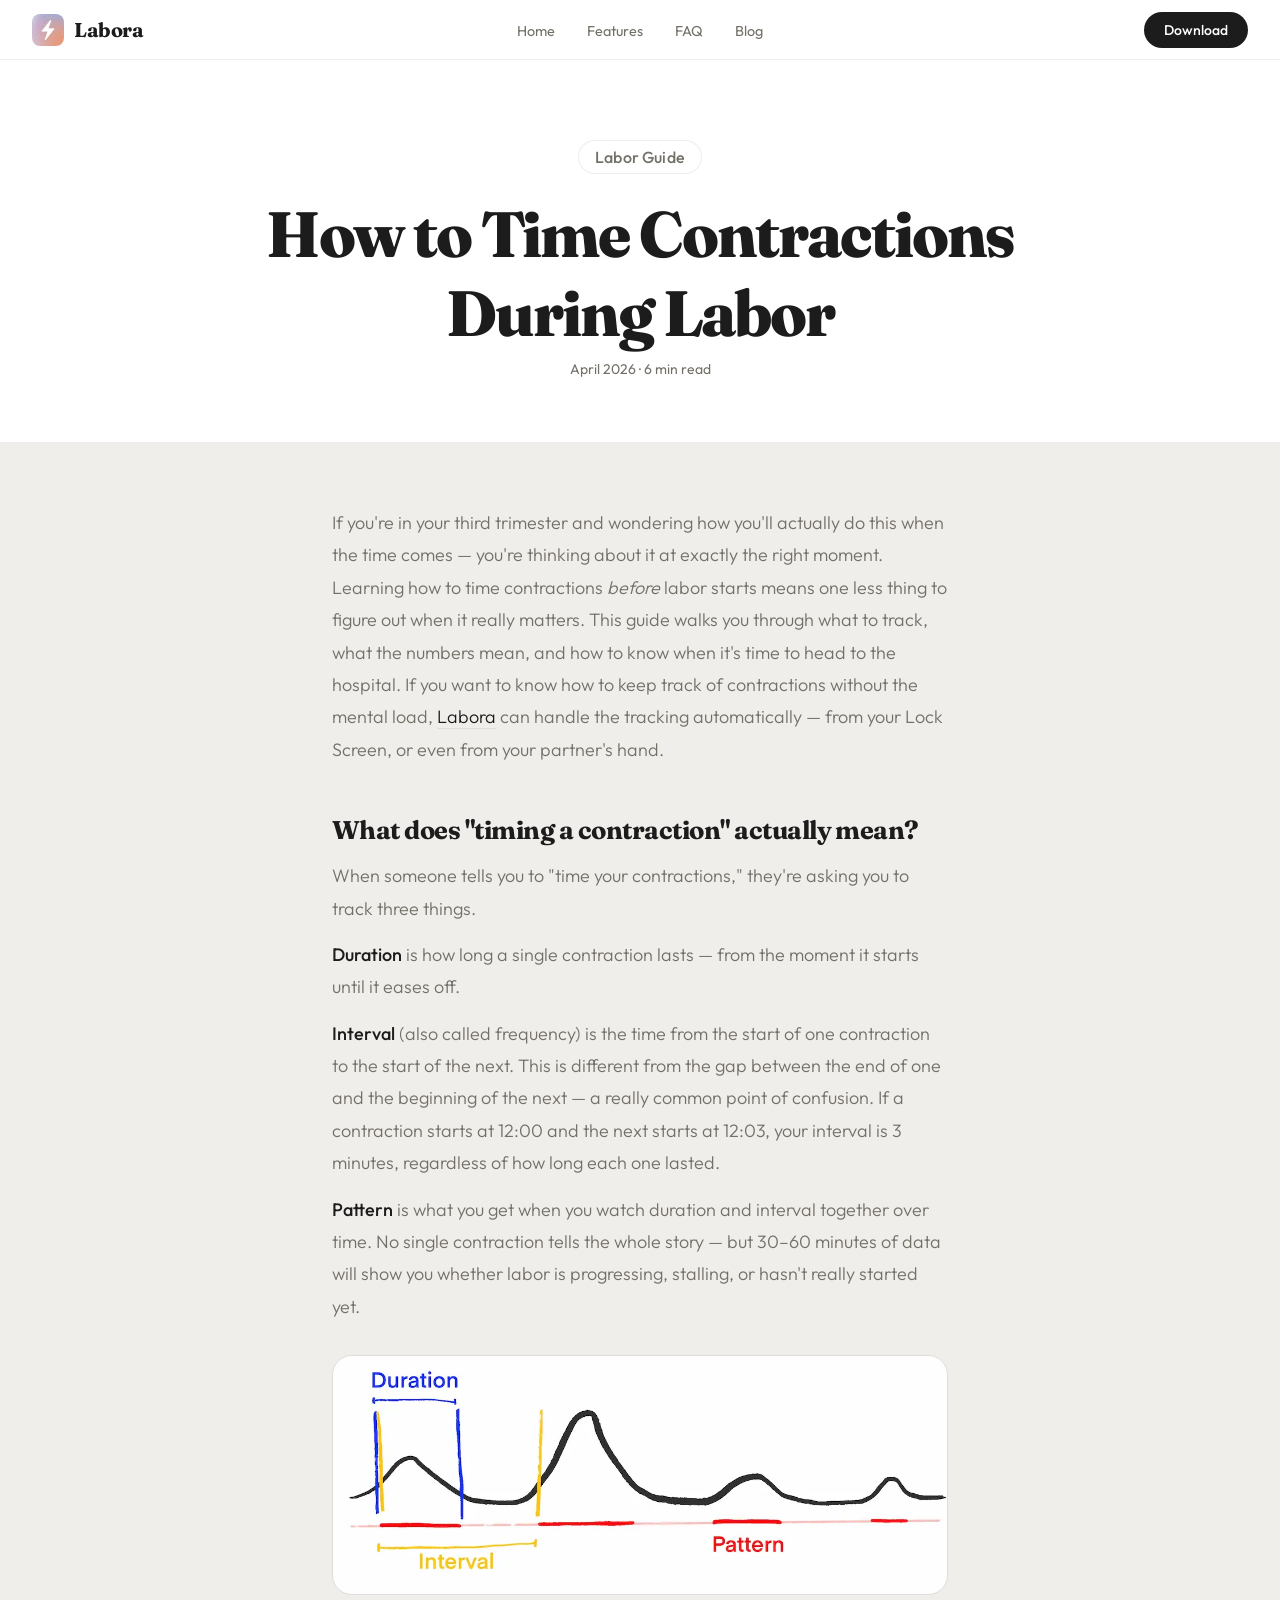
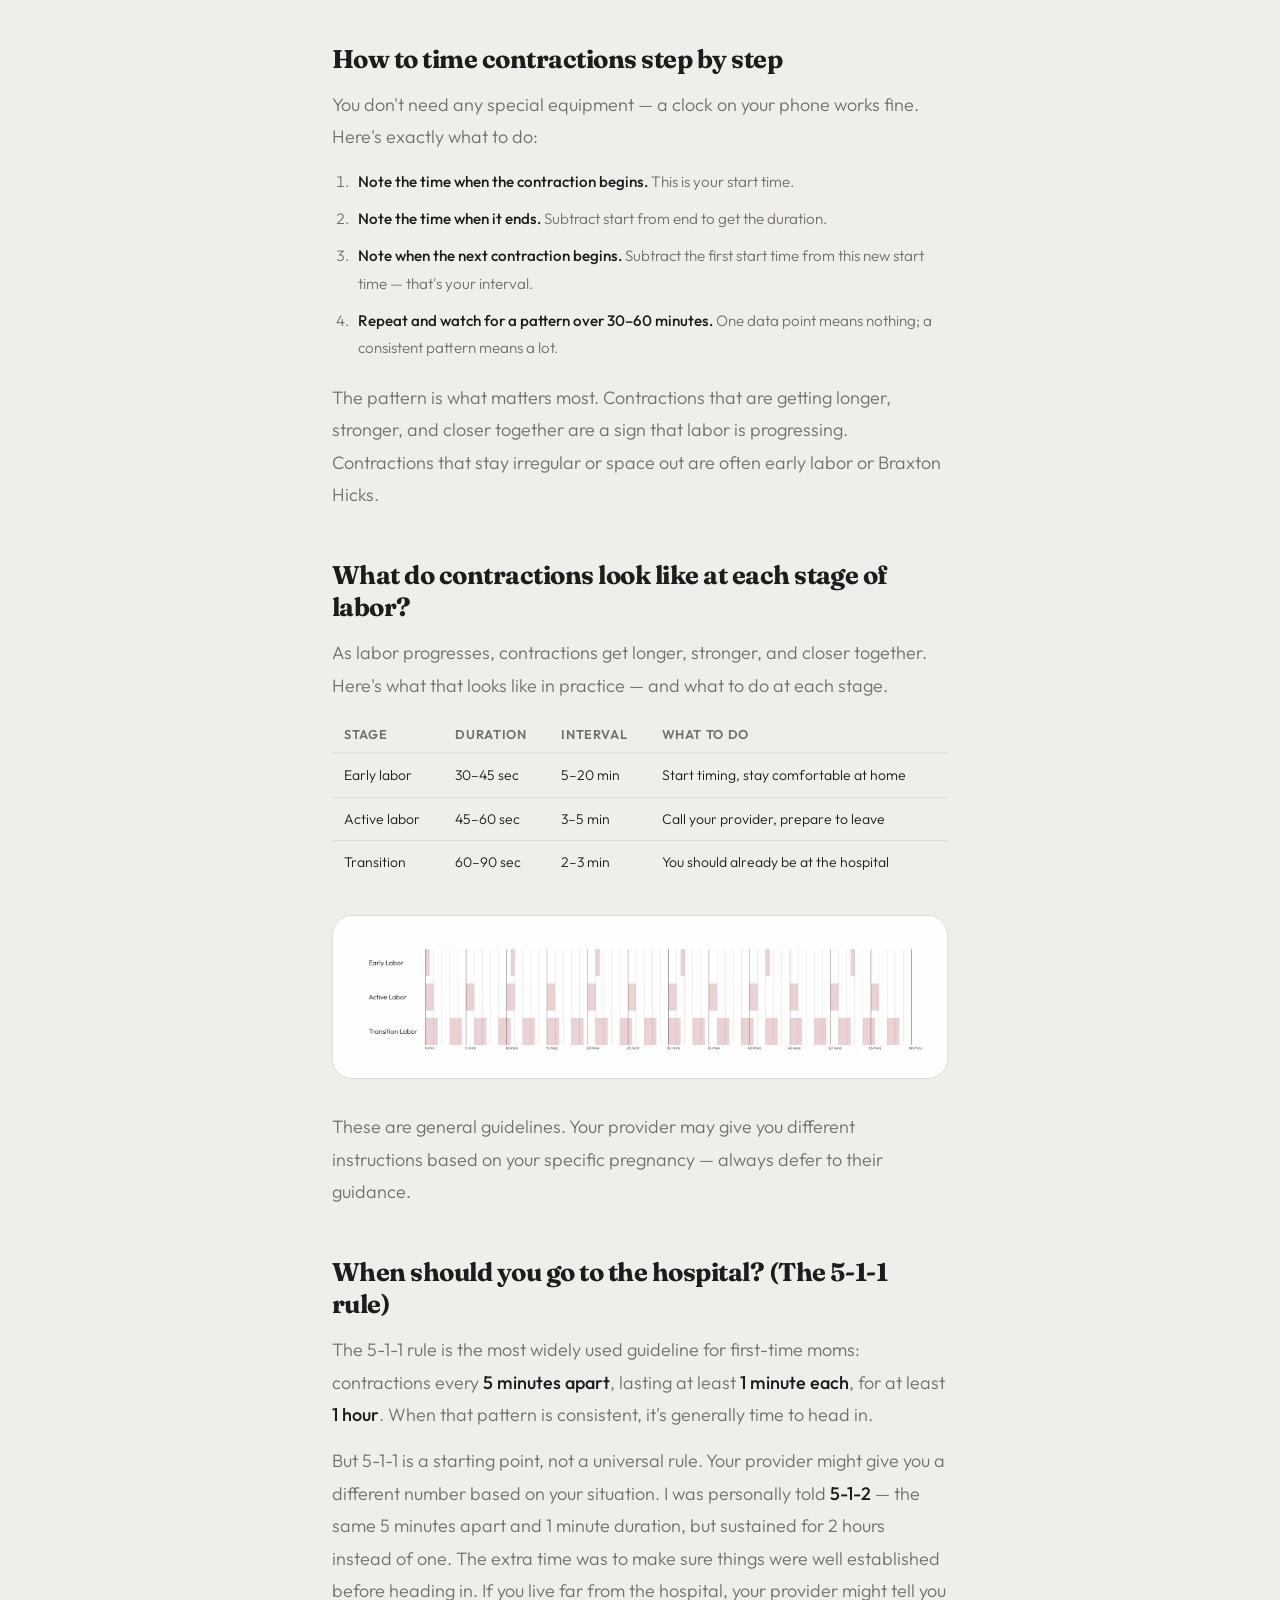
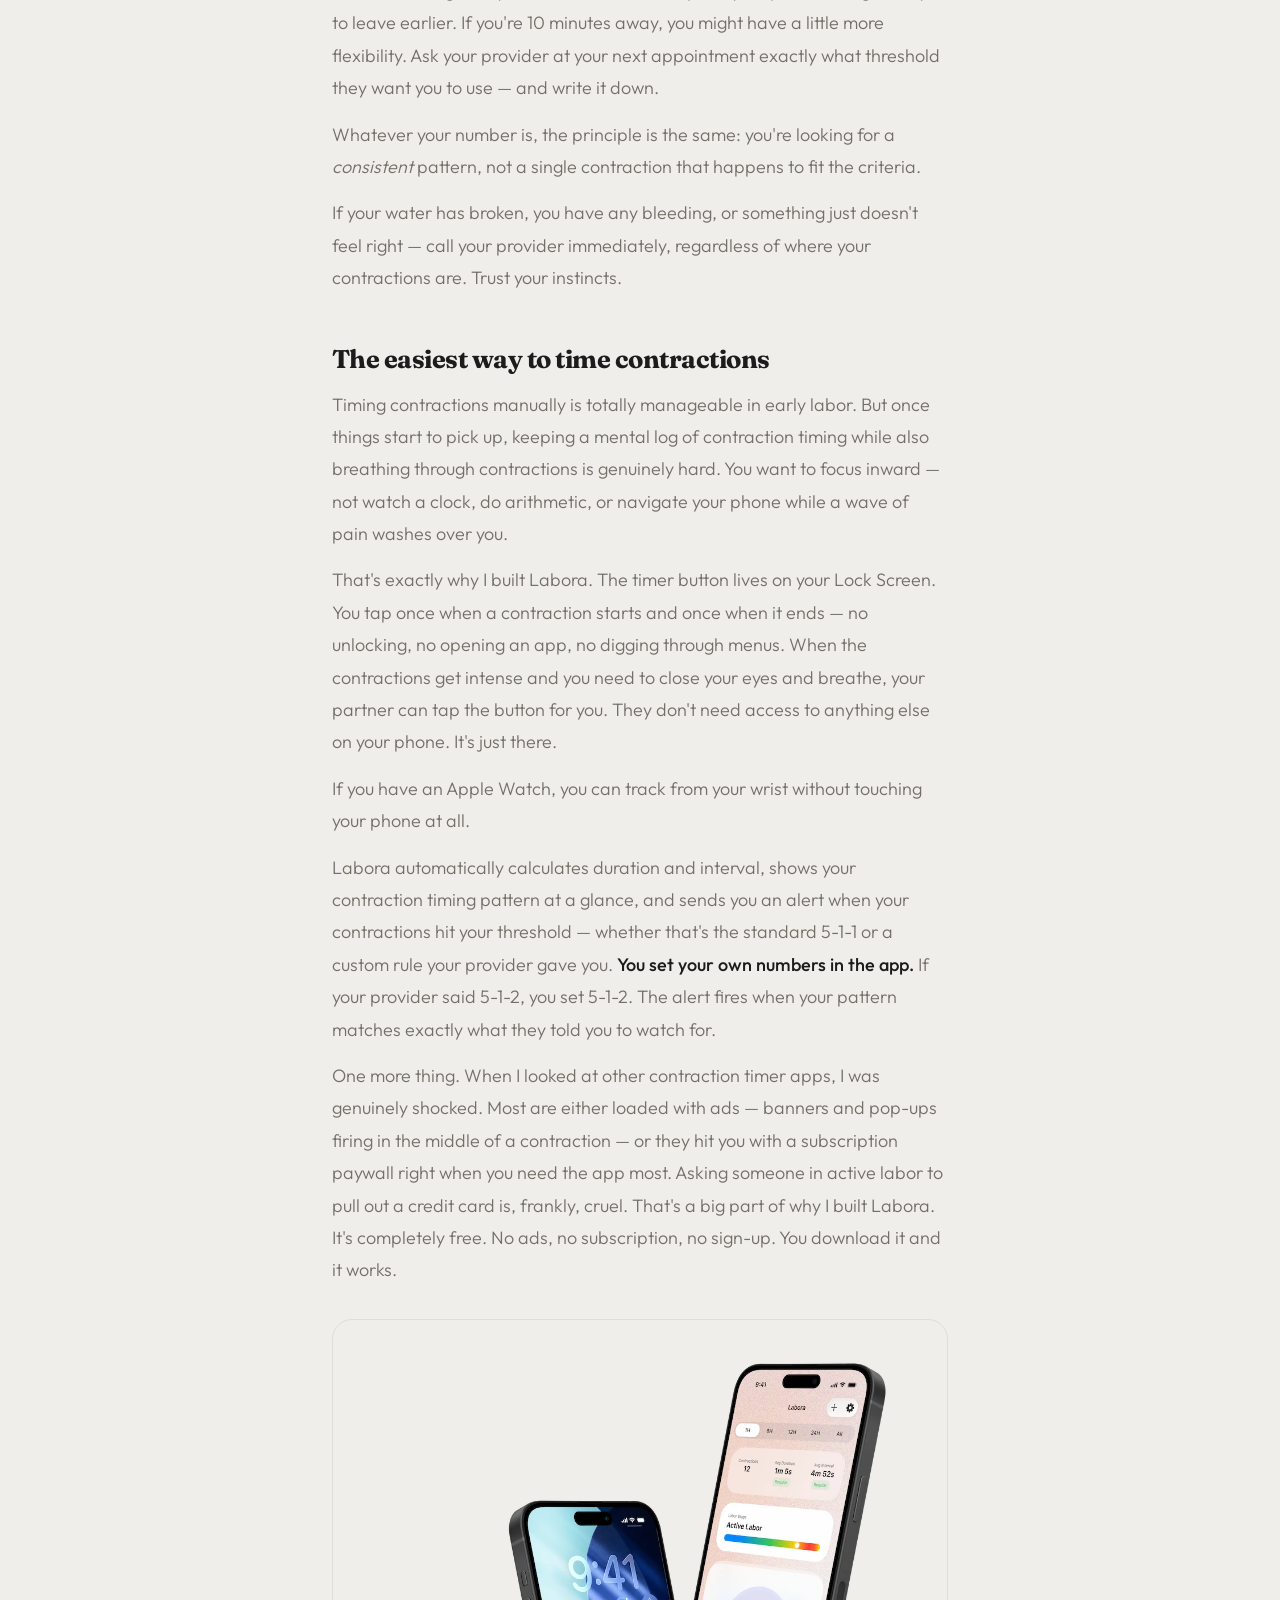
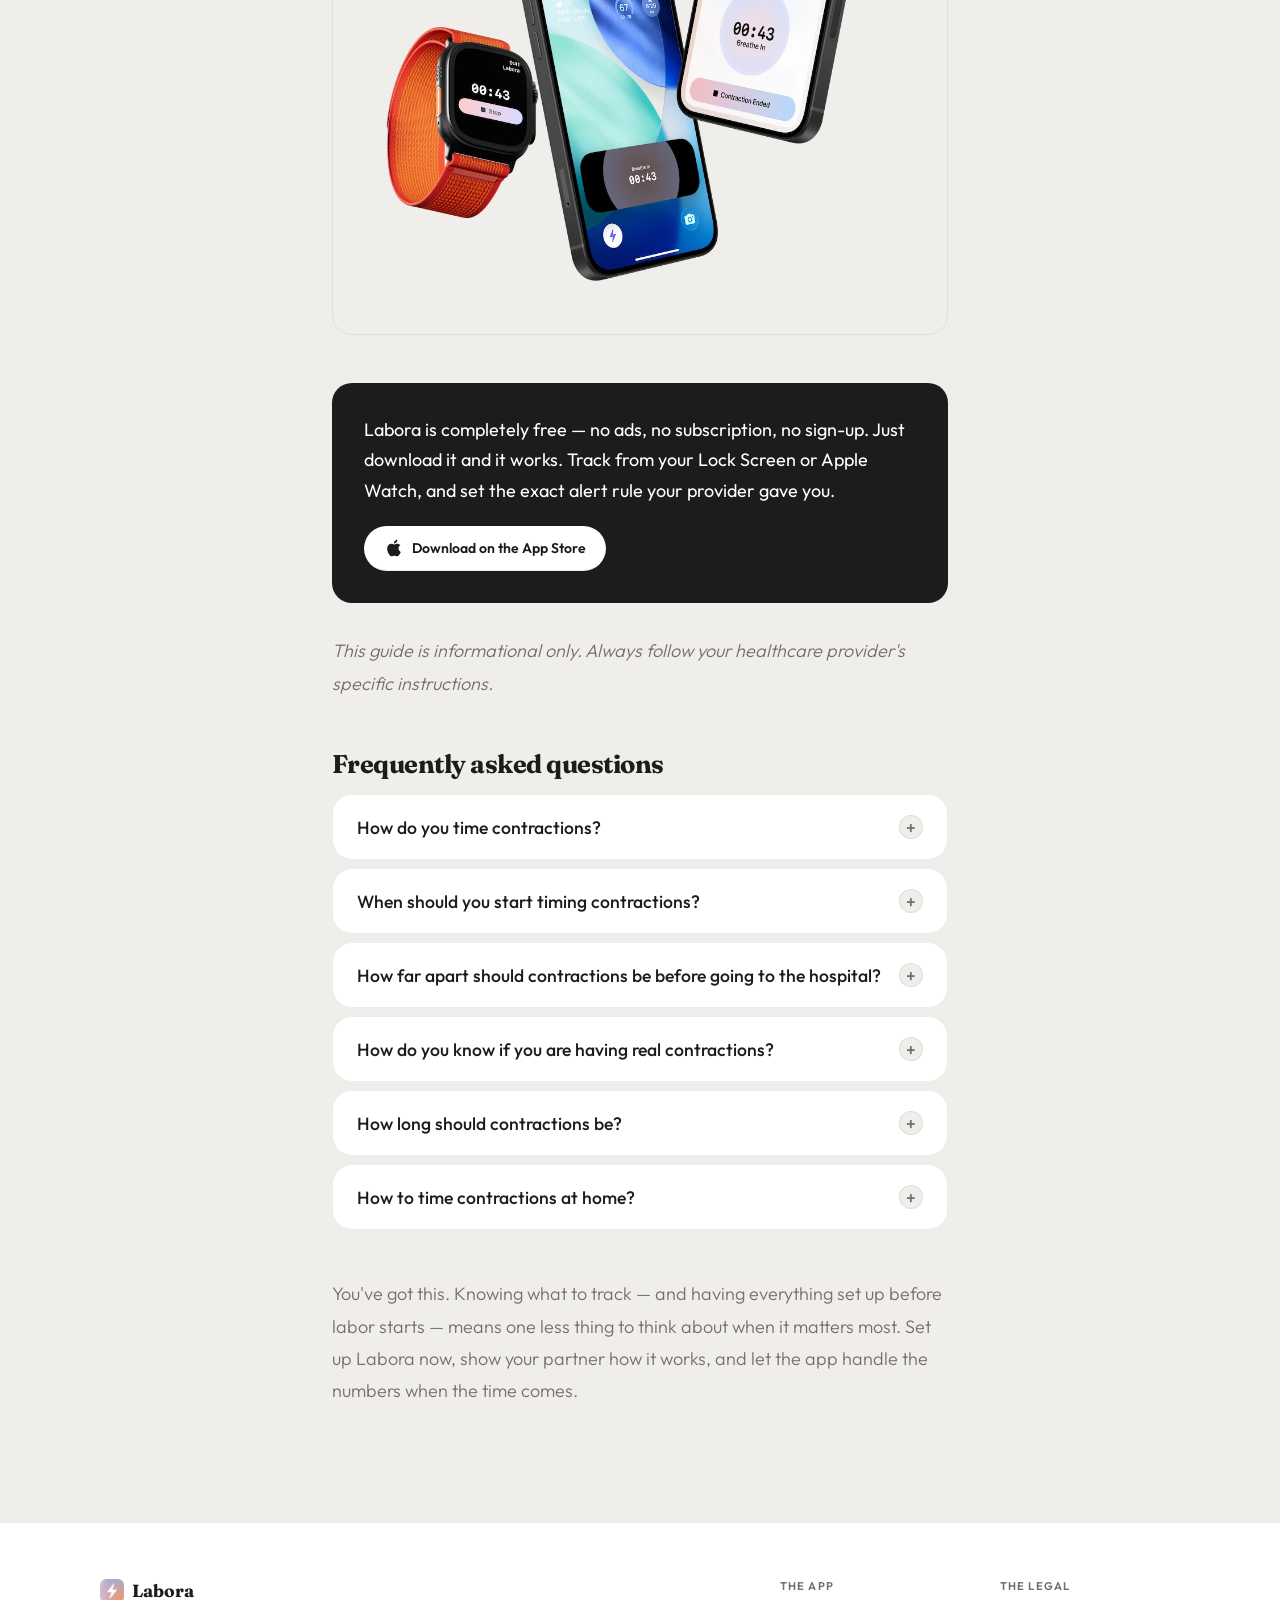
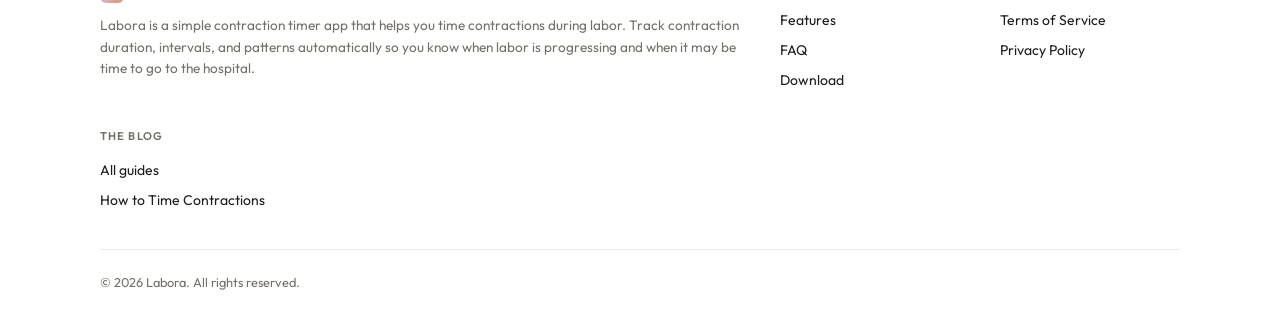
==== commit dacd2cba: "Fix blog screenshot images squeezed and update article date - Add height: auto to .blog-screenshot i" ====
--- a/blog/how-to-time-contractions/index.html
+++ b/blog/how-to-time-contractions/index.html
@@ -20,7 +20,7 @@
   <meta property="og:image:height" content="630" />
   <meta property="og:image:alt" content="Labora contraction timer app showing contraction timing on iPhone Lock Screen" />
   <meta property="og:locale" content="en_US" />
-  <meta property="article:published_time" content="2026-03-19" />
+  <meta property="article:published_time" content="2026-04-09" />
   <meta property="article:author" content="Panittha Suwannajang" />
 
   <!-- Twitter Card -->
@@ -197,7 +197,7 @@
   <div class="inner-hero">
     <span class="badge" style="margin-bottom: 20px; display: inline-flex;">Labor Guide</span>
     <h1 class="inner-hero-title">How to Time Contractions<br>During Labor</h1>
-    <p class="inner-hero-date">March 2026 · 6 min read</p>
+    <p class="inner-hero-date">April 2026 · 6 min read</p>
   </div>
 
   <!-- ---- Article Content ---- -->
--- a/styles.css
+++ b/styles.css
@@ -959,6 +959,7 @@
 
 .blog-screenshot img {
   width: 100%;
+  height: auto;
   display: block;
 }
 
